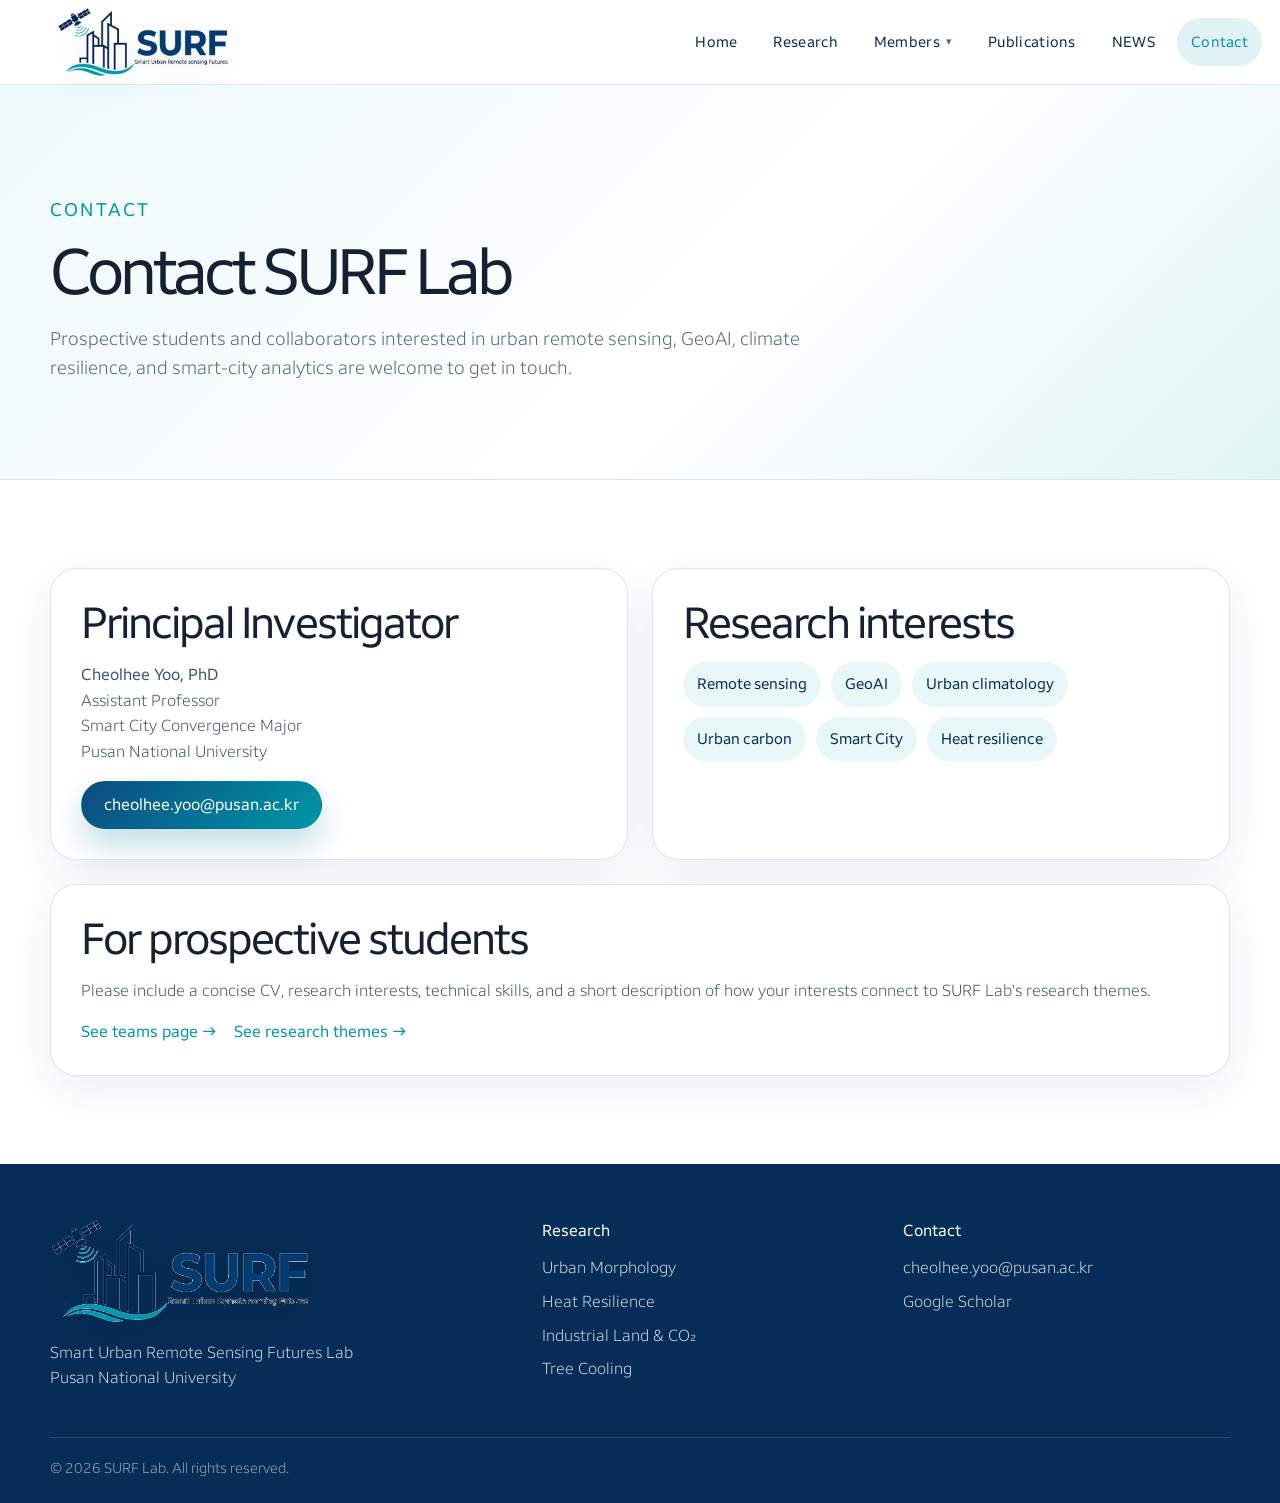
==== contact.html @ 8435e9e4 "Add files via upload" ====
<!doctype html>
<html lang="en">
<head>
  <meta charset="utf-8">
  <meta name="viewport" content="width=device-width, initial-scale=1">
  <meta name="description" content="Contact SURF Lab">
  <title>Contact | SURF Lab</title>
  <link rel="icon" href="assets/img/surf-logo-mark.png" type="image/png">
  <link rel="stylesheet" href="styles.css">
</head>
<body data-page="contact.html">

<header class="site-header" id="site-header">
  <a class="skip-link" href="#main">Skip to content</a>
  <div class="nav-wrap">
    <a class="brand" href="index.html" aria-label="SURF Lab home">
      <img src="assets/img/surf-logo.png" alt="SURF Lab logo" class="brand-logo">
    </a>
    <button class="menu-toggle" type="button" aria-label="Open menu" aria-expanded="false" aria-controls="primary-nav">
      <span></span><span></span><span></span>
    </button>
    <nav class="primary-nav" id="primary-nav" aria-label="Primary navigation">
      <a href="index.html">Home</a>
      <a href="research.html">Research</a>
      <div class="nav-group">
        <a class="nav-parent" href="members.html">Members</a>
        <div class="nav-dropdown" aria-label="Members submenu">
          <a href="professors.html">Professors</a>
          <a href="teams.html">Teams</a>
        </div>
      </div>
      <a href="publications.html">Publications</a>
      <a href="news.html">NEWS</a>
      <a class="active" href="contact.html">Contact</a>
    </nav>
  </div>
</header>

<main id="main">
<section class="page-hero compact-hero">
  <div class="container reveal">
    <p class="eyebrow">Contact</p>
    <h1>Contact SURF Lab</h1>
    <p>Prospective students and collaborators interested in urban remote sensing, GeoAI, climate resilience, and smart-city analytics are welcome to get in touch.</p>
  </div>
</section>

<section class="section contact-section">
  <div class="container contact-grid">
    <div class="contact-card reveal">
      <h2>Principal Investigator</h2>
      <p><strong>Cheolhee Yoo, PhD</strong><br>Assistant Professor<br>Smart City Convergence Major<br>Pusan National University</p>
      <a class="btn primary" href="mailto:cheolhee.yoo@pusan.ac.kr">cheolhee.yoo@pusan.ac.kr</a>
    </div>
    <div class="contact-card reveal">
      <h2>Research interests</h2>
      <div class="tag-list large">
        <span>Remote sensing</span><span>GeoAI</span><span>Urban climatology</span><span>Urban carbon</span><span>Smart City</span><span>Heat resilience</span>
      </div>
    </div>
    <div class="contact-card wide reveal">
      <h2>For prospective students</h2>
      <p>Please include a concise CV, research interests, technical skills, and a short description of how your interests connect to SURF Lab's research themes.</p>
      <div class="contact-actions">
        <a class="text-link" href="teams.html#openings">See teams page</a>
        <a class="text-link" href="research.html">See research themes</a>
      </div>
    </div>
  </div>
</section>
</main>

<footer class="site-footer">
  <div class="footer-inner">
    <div>
      <img src="assets/img/surf-logo.png" alt="SURF Lab logo" class="footer-logo">
      <p>Smart Urban Remote Sensing Futures Lab<br>Pusan National University</p>
    </div>
    <div>
      <strong>Research</strong>
      <a href="research.html#theme-morphology">Urban Morphology</a>
      <a href="research.html#theme-heat">Heat Resilience</a>
      <a href="research.html#theme-carbon">Industrial Land &amp; CO₂</a>
      <a href="research.html#theme-green">Tree Cooling</a>
    </div>
    <div>
      <strong>Contact</strong>
      <a href="mailto:cheolhee.yoo@pusan.ac.kr">cheolhee.yoo@pusan.ac.kr</a>
      <a href="https://scholar.google.com/citations?user=P_pe0a8AAAAJ&amp;hl=ko" target="_blank" rel="noopener">Google Scholar</a>
    </div>
  </div>
  <p class="copyright">© <span id="year"></span> SURF Lab. All rights reserved.</p>
</footer>

<script src="script.js" defer></script>
</body>
</html>
---- styles.css ----
@font-face {
  font-family: "Nanum Human";
  src: local("NanumHuman OTF Light"), local("NanumHumanOTFLight"), url("assets/fonts/NanumHumanLight.woff") format("woff");
  font-weight: 300;
  font-style: normal;
  font-display: swap;
}

@font-face {
  font-family: "Nanum Human";
  src: local("NanumHuman OTF Regular"), local("NanumHumanOTFRegular"), url("assets/fonts/NanumHumanRegular.woff") format("woff");
  font-weight: 400 900;
  font-style: normal;
  font-display: swap;
}


:root {
  --font-main: "Nanum Human", "NanumHuman OTF Regular", "Apple SD Gothic Neo", "Malgun Gothic", "Segoe UI", Arial, sans-serif;
  --navy: #062d57;
  --navy-2: #0b4b7e;
  --teal: #0096a7;
  --cyan: #58c4d8;
  --ink: #172033;
  --text: #42526a;
  --muted: #6b778d;
  --line: #dbe7ee;
  --bg: #f6fbfd;
  --white: #ffffff;
  --card: rgba(255,255,255,0.92);
  --shadow: 0 24px 70px rgba(5, 46, 84, 0.15);
  --radius: 24px;
  --max: 1180px;
}

* { box-sizing: border-box; }
html { scroll-behavior: smooth; }
body {
  margin: 0;
  color: var(--text);
  background: #fff;
  font-family: var(--font-main);
  font-weight: 300;
  font-synthesis-weight: auto;
  line-height: 1.6;
}
a { color: inherit; text-decoration: none; }
img { display: block; max-width: 100%; height: auto; }
button, input, select, textarea { font: inherit; }
.skip-link { position:absolute; left:-999px; top:8px; z-index:999; padding:10px 14px; background:#fff; border:1px solid var(--line); border-radius:12px; }
.skip-link:focus { left: 12px; }
.container { width: min(var(--max), calc(100% - 40px)); margin: 0 auto; }
.section { padding: 88px 0; }
.muted-section { background: linear-gradient(180deg, #f7fbfd, #eef8fb); }

.site-header {
  position: sticky;
  top: 0;
  z-index: 100;
  background: rgba(255,255,255,0.94);
  border-bottom: 1px solid rgba(7, 65, 105, 0.12);
  backdrop-filter: blur(16px);
}
.nav-wrap {
  width: min(1280px, calc(100% - 36px));
  min-height: 84px;
  margin: 0 auto;
  display: flex;
  align-items: center;
  justify-content: space-between;
  gap: 24px;
}
.brand { display: inline-flex; align-items: center; min-width: 0; }
.brand-logo { width: 250px; max-height: 70px; object-fit: contain; filter: drop-shadow(0 8px 16px rgba(6,45,87,.08)); }
.primary-nav { display: flex; align-items: center; gap: 8px; }
.primary-nav a, .nav-parent {
  color: var(--navy);
  font-weight: 750;
  font-size: 0.92rem;
  letter-spacing: .02em;
  padding: 12px 14px;
  border-radius: 999px;
  transition: background .2s ease, color .2s ease, transform .2s ease;
}
.primary-nav a:hover, .primary-nav a.active, .nav-group.active > .nav-parent {
  background: rgba(0, 150, 167, 0.12);
  color: var(--teal);
}
.menu-toggle { display: none; background: transparent; border: 0; width: 46px; height: 46px; border-radius: 12px; }
.menu-toggle span { display:block; height:2px; width:24px; margin:5px auto; background: var(--navy); transition: transform .2s ease, opacity .2s ease; }
.menu-toggle[aria-expanded="true"] span:nth-child(1) { transform: translateY(7px) rotate(45deg); }
.menu-toggle[aria-expanded="true"] span:nth-child(2) { opacity: 0; }
.menu-toggle[aria-expanded="true"] span:nth-child(3) { transform: translateY(-7px) rotate(-45deg); }

.hero { position: relative; overflow: hidden; }
.hero-home { min-height: calc(100vh - 84px); display: flex; align-items: center; padding: 96px 0; }
.hero-bg {
  position: absolute; inset: 0;
  background:
    linear-gradient(90deg, rgba(255,255,255,.97) 0%, rgba(255,255,255,.86) 34%, rgba(255,255,255,.38) 62%, rgba(255,255,255,.10) 100%),
    url('assets/img/hero-remote-sensing.png') center/cover no-repeat;
  transform: scale(1.01);
}
.hero-bg::after {
  content: ""; position: absolute; inset: 0;
  background-image: linear-gradient(rgba(9,91,121,.045) 1px, transparent 1px), linear-gradient(90deg, rgba(9,91,121,.045) 1px, transparent 1px);
  background-size: 46px 46px;
}
.hero-grid { position: relative; display: grid; grid-template-columns: 1.05fr .75fr; align-items: end; gap: 44px; z-index: 1; }
.hero-copy { max-width: 720px; }
.hero-logo { width: min(620px, 100%); margin-bottom: 26px; filter: drop-shadow(0 12px 25px rgba(8, 41, 84, .10)); }
.eyebrow { color: var(--teal); font-weight: 850; text-transform: uppercase; letter-spacing: .12em; font-size: 1.15rem; margin: 0 0 12px; }
h1, h2, h3 { color: var(--ink); line-height: 1.08; margin: 0; }
h1 { font-size: clamp(2.8rem, 6vw, 6.2rem); letter-spacing: -0.065em; }
h2 { font-size: clamp(2rem, 3.4vw, 3.4rem); letter-spacing: -0.045em; }
h3 { font-size: 1.16rem; letter-spacing: -0.02em; }
.hero-lead { font-size: clamp(1.1rem, 2vw, 1.45rem); max-width: 660px; margin: 22px 0 0; color: #33465f; }
.hero-actions { display: flex; flex-wrap: wrap; gap: 14px; margin-top: 34px; }
.btn {
  display: inline-flex; align-items: center; justify-content: center; gap: 8px;
  min-height: 48px; padding: 0 22px; border-radius: 999px;
  border: 1px solid transparent; font-weight: 850; transition: transform .2s ease, box-shadow .2s ease, background .2s ease;
}
.btn:hover { transform: translateY(-2px); }
.btn.primary { background: linear-gradient(135deg, var(--navy-2), var(--teal)); color: #fff; box-shadow: 0 16px 32px rgba(0, 119, 151, .24); }
.btn.ghost { border-color: rgba(6,45,87,.18); background: rgba(255,255,255,.76); color: var(--navy); }
.btn.small { min-height: 40px; padding: 0 16px; font-size: .9rem; }
.hero-panel {
  background: rgba(255,255,255,.82); border: 1px solid rgba(255,255,255,.68); box-shadow: var(--shadow);
  border-radius: 30px; padding: 34px; backdrop-filter: blur(20px);
}
.panel-kicker { display: inline-flex; color: var(--teal); font-weight: 850; font-size: .82rem; text-transform: uppercase; letter-spacing: .1em; margin-bottom: 12px; }
.hero-panel h2 { font-size: clamp(1.7rem, 3vw, 2.7rem); }
.hero-panel p { color: #45566d; }
.flow-list { margin: 22px 0 0; padding: 0; list-style: none; counter-reset: flow; display: grid; gap: 10px; }
.flow-list li { counter-increment: flow; display: grid; grid-template-columns: 34px 1fr; gap: 12px; align-items: start; }
.flow-list li::before { content: counter(flow, decimal-leading-zero); width:34px; height:34px; border-radius:50%; display:grid; place-items:center; background:#e8f7f7; color: var(--teal); font-size:.72rem; font-weight:900; }
.flow-list.compact li { font-size: .95rem; }

.page-hero { padding: 110px 0 78px; background: linear-gradient(135deg, #eef9fb 0%, #ffffff 58%, #dff5f4 100%); border-bottom: 1px solid var(--line); }
.compact-hero h1 { max-width: 920px; font-size: clamp(2.4rem, 5vw, 5rem); }
.compact-hero p:not(.eyebrow) { max-width: 760px; font-size: 1.15rem; color: #53657a; }
.section-heading { max-width: 620px; }
.section-heading.centered { margin: 0 auto 42px; text-align: center; }
.section-heading p:not(.eyebrow) { color: var(--muted); font-size: 1.05rem; }
.row-heading { max-width: none; display: flex; align-items: end; justify-content: space-between; gap: 20px; margin-bottom: 26px; }
.split-layout { display: grid; grid-template-columns: .85fr 1.15fr; gap: 58px; align-items: center; }
.split-layout.align-start { align-items: start; }
.prose { font-size: 1.08rem; color: #495c73; }
.prose p { margin: 0 0 18px; }
.intro-band { background: #fff; }

.framework-grid { display: grid; grid-template-columns: 1fr auto 1fr auto 1fr; gap: 18px; align-items: stretch; }
.framework-card { background: var(--card); border: 1px solid var(--line); border-radius: var(--radius); padding: 28px; box-shadow: 0 14px 40px rgba(6,45,87,.08); }
.framework-card span, .theme-card span, .theme-number { color: var(--teal); font-weight: 950; letter-spacing: .06em; }
.framework-card h3 { margin: 12px 0 10px; }
.framework-card p { margin: 0; }
.framework-arrow { display: grid; place-items: center; color: var(--teal); font-weight: 900; font-size: 2rem; }
.theme-grid { display: grid; grid-template-columns: repeat(4, 1fr); gap: 22px; }
.theme-card { background: #fff; border: 1px solid var(--line); border-radius: 26px; overflow: hidden; box-shadow: 0 16px 50px rgba(6,45,87,.08); transition: transform .2s ease, box-shadow .2s ease; }
.theme-card:hover { transform: translateY(-6px); box-shadow: 0 30px 70px rgba(6,45,87,.15); }
.theme-card img { width: 100%; aspect-ratio: 1.35/1; object-fit: cover; }
.theme-card span, .theme-card h3, .theme-card p { display: block; padding-left: 22px; padding-right: 22px; }
.theme-card span { padding-top: 20px; }
.theme-card h3 { margin-top: 8px; }
.theme-card p { margin: 12px 0 24px; color: #55677b; font-size: .95rem; }
.news-strip { display: grid; grid-template-columns: repeat(3, 1fr); gap: 20px; }
.news-mini { padding: 28px; border: 1px solid var(--line); border-radius: 24px; background: #fff; box-shadow: 0 16px 42px rgba(6,45,87,.08); }
.news-mini span { color: var(--teal); font-weight: 850; font-size: .9rem; }
.news-mini h3 { margin-top: 10px; }
.news-mini p { margin-bottom: 0; }
.text-link { color: var(--teal); font-weight: 850; }
.text-link::after { content: " →"; }

.image-card { margin: 0; background: #fff; padding: 12px; border-radius: 26px; box-shadow: var(--shadow); border: 1px solid var(--line); }
.image-card img { border-radius: 18px; width: 100%; }
.image-card figcaption { padding: 12px 8px 4px; color: var(--muted); font-size: .9rem; }
.data-grid { display: grid; grid-template-columns: repeat(4, 1fr); gap: 18px; }
.data-card { border: 1px solid var(--line); background: #fff; border-radius: 20px; padding: 24px; min-height: 150px; }
.data-card strong { display: block; color: var(--navy); font-size: 1.1rem; margin-bottom: 10px; }
.data-card span { color: var(--muted); }
.research-detail-section { padding-top: 56px; }
.research-detail { display: grid; grid-template-columns: 1.05fr .95fr; gap: 44px; align-items: center; padding: 44px 0; border-bottom: 1px solid var(--line); }
.research-detail:last-child { border-bottom: 0; }
.research-detail.reverse .research-image { order: 2; }
.research-image img { width: 100%; border-radius: 26px; box-shadow: 0 24px 60px rgba(6,45,87,.14); border: 1px solid var(--line); }
.research-text p { color: #4d6075; font-size: 1.04rem; }
.check-list { padding: 0; margin: 20px 0 0; list-style: none; display: grid; gap: 10px; }
.check-list li { position: relative; padding-left: 28px; color: var(--ink); }
.check-list li::before { content: ""; position: absolute; left: 0; top: .55em; width: 12px; height: 12px; border-radius: 50%; background: linear-gradient(135deg, var(--teal), var(--cyan)); }

.professor-card { display: grid; grid-template-columns: 330px 1fr; gap: 44px; align-items: center; background: linear-gradient(135deg, #ffffff, #f3fbfc); border: 1px solid var(--line); border-radius: 34px; padding: 38px; box-shadow: var(--shadow); }
.professor-photo-wrap { border-radius: 28px; overflow: hidden; background: #e9f5f7; box-shadow: 0 18px 45px rgba(6,45,87,.12); }
.professor-photo { width: 100%; aspect-ratio: 4/5; object-fit: cover; }
.professor-info h2 { font-size: clamp(2.1rem, 4vw, 4rem); }
.position { color: var(--navy); font-weight: 800; font-size: 1.1rem; }
.profile-links { display: flex; flex-wrap: wrap; gap: 12px; margin-top: 22px; }
.cv-grid { display: grid; grid-template-columns: 1fr 1fr; gap: 24px; }
.cv-block, .award-panel, .contact-card { background: #fff; border: 1px solid var(--line); border-radius: 26px; padding: 30px; box-shadow: 0 14px 45px rgba(6,45,87,.08); }
.timeline-list { margin: 20px 0 0; padding: 0; list-style: none; display: grid; gap: 16px; }
.timeline-list li { display: grid; grid-template-columns: 132px 1fr; gap: 18px; }
.timeline-list time { color: var(--teal); font-weight: 900; }
.tag-list { display:flex; flex-wrap:wrap; gap:10px; margin-top: 16px; }
.tag-list span { display:inline-flex; padding: 8px 12px; border-radius: 999px; background:#e9f7f8; color: var(--navy); font-weight: 750; font-size: .88rem; }
.tag-list.large span { font-size: .95rem; padding: 10px 14px; }
.award-list { list-style: none; padding: 0; margin: 0; display: grid; gap: 14px; }
.award-list li { display: grid; gap: 2px; padding-bottom: 14px; border-bottom: 1px solid var(--line); }
.award-list li:last-child { border-bottom: 0; padding-bottom: 0; }
.award-list strong { color: var(--navy); }
.service-list { margin-top: 24px; padding-top: 20px; border-top: 1px solid var(--line); }
.member-grid { display: grid; grid-template-columns: repeat(4, 1fr); gap: 20px; }
.member-card { background: #fff; border: 1px solid var(--line); border-radius: 24px; padding: 26px; box-shadow: 0 12px 38px rgba(6,45,87,.08); }
.avatar-placeholder { width: 72px; height: 72px; border-radius: 22px; display: grid; place-items: center; background: linear-gradient(135deg, var(--navy-2), var(--teal)); color: #fff; font-weight: 900; margin-bottom: 18px; }
.member-card p { margin-bottom: 0; }

.filter-panel { display: flex; flex-wrap: wrap; gap: 14px; align-items: end; padding: 18px; background: #f4fbfc; border: 1px solid var(--line); border-radius: 22px; margin-bottom: 22px; }
.filter-panel label { display: grid; gap: 6px; color: var(--navy); font-weight: 800; font-size: .88rem; }
.filter-panel input, .filter-panel select { min-height: 44px; border: 1px solid var(--line); border-radius: 12px; padding: 0 12px; background: #fff; color: var(--ink); }
.search-box { flex: 1 1 330px; }
.result-count { color: var(--muted); font-weight: 700; }
.publication-list { display: grid; gap: 22px; }
.publication-card { display: grid; grid-template-columns: 260px 1fr; gap: 24px; background: #fff; border: 1px solid var(--line); border-radius: 28px; padding: 18px; box-shadow: 0 12px 42px rgba(6,45,87,.08); }
.publication-card.is-hidden { display: none; }
.publication-thumb { overflow: hidden; border-radius: 20px; background: #eef7f8; border: 1px dashed rgba(0, 150, 167, .35); }
.publication-thumb img { width: 100%; height: 100%; min-height: 210px; object-fit: cover; }
.publication-meta { display: flex; flex-wrap: wrap; gap: 8px; margin-bottom: 12px; }
.publication-meta span { display:inline-flex; align-items:center; min-height: 28px; padding: 0 10px; border-radius: 999px; background:#e9f7f8; color: var(--navy); font-weight: 800; font-size: .78rem; }
.publication-body h2 { font-size: clamp(1.2rem, 2.2vw, 1.7rem); margin-bottom: 10px; }
.publication-body p { margin: 10px 0; }
.authors { color: var(--navy); font-weight: 700; }
.publication-actions { display: flex; flex-wrap: wrap; align-items: center; gap: 12px; margin-top: 16px; }
.doi-link { display:inline-flex; align-items:center; min-height:40px; padding: 0 14px; border-radius: 999px; background: var(--navy); color:#fff; font-weight:850; font-size:.86rem; }
.thumb-note { color: var(--muted); font-size: .86rem; }

.news-filter { align-items: center; }
.filter-chip { border: 1px solid var(--line); background: #fff; color: var(--navy); border-radius: 999px; min-height: 42px; padding: 0 16px; font-weight: 850; cursor: pointer; }
.filter-chip.active, .filter-chip:hover { background: var(--navy); color: #fff; }
.news-search { margin-left: auto; }
.news-grid { display: grid; grid-template-columns: repeat(3, 1fr); gap: 24px; }
.news-card { overflow: hidden; background: #fff; border: 1px solid var(--line); border-radius: 26px; box-shadow: 0 14px 44px rgba(6,45,87,.08); }
.news-card.is-hidden { display: none; }
.gallery-button { display: block; width: 100%; padding: 0; border: 0; background: transparent; cursor: zoom-in; }
.gallery-button img { width: 100%; aspect-ratio: 1.45/1; object-fit: cover; transition: transform .25s ease; }
.gallery-button:hover img { transform: scale(1.04); }
.news-card-body { padding: 22px; }
.news-card-body h2 { font-size: 1.35rem; margin-bottom: 10px; }
.news-card-body p { margin-bottom: 0; }
.modal { position: fixed; inset: 0; display: none; z-index: 200; padding: 28px; }
.modal.is-open { display: grid; place-items: center; }
.modal-backdrop { position: absolute; inset: 0; background: rgba(5, 21, 36, .74); backdrop-filter: blur(8px); }
.modal-content { position: relative; z-index: 1; width: min(1100px, 100%); max-height: 92vh; overflow: auto; background: #fff; border-radius: 28px; padding: 18px; box-shadow: 0 30px 100px rgba(0,0,0,.34); }
.modal-content img { width: 100%; border-radius: 18px; }
.modal-content h2 { font-size: 1.25rem; padding: 14px 4px 4px; }
.modal-close { position: absolute; top: 22px; right: 22px; width: 44px; height: 44px; border-radius: 50%; border: 0; background: rgba(255,255,255,.92); color: var(--navy); font-size: 2rem; line-height: 1; cursor: pointer; }

.contact-grid { display: grid; grid-template-columns: 1fr 1fr; gap: 24px; }
.contact-card.wide { grid-column: 1 / -1; }
.contact-actions { display:flex; flex-wrap:wrap; gap: 18px; }

.site-footer { background: var(--navy); color: rgba(255,255,255,.82); padding: 54px 0 24px; }
.footer-inner { width: min(var(--max), calc(100% - 40px)); margin: 0 auto; display: grid; grid-template-columns: 1.4fr 1fr 1fr; gap: 34px; }
.footer-logo { width: 260px; margin-bottom: 16px; filter: drop-shadow(0 10px 20px rgba(0,0,0,.14)); }
.site-footer strong { display: block; color: #fff; margin-bottom: 12px; }
.site-footer a { display: block; color: rgba(255,255,255,.82); margin-bottom: 8px; }
.site-footer a:hover { color: #fff; }
.copyright { width: min(var(--max), calc(100% - 40px)); margin: 30px auto 0; padding-top: 18px; border-top: 1px solid rgba(255,255,255,.14); color: rgba(255,255,255,.58); font-size: .9rem; }

.reveal { opacity: 0; transform: translateY(24px); transition: opacity .7s ease, transform .7s ease; }
.reveal.is-visible { opacity: 1; transform: none; }

@media (max-width: 1080px) {
  .brand-logo { width: 220px; }
  .primary-nav a { padding: 10px 9px; font-size: .86rem; }
  .hero-grid, .split-layout, .research-detail, .professor-card { grid-template-columns: 1fr; }
  .research-detail.reverse .research-image { order: initial; }
  .theme-grid, .data-grid, .member-grid { grid-template-columns: repeat(2, 1fr); }
  .framework-grid { grid-template-columns: 1fr; }
  .framework-arrow { transform: rotate(90deg); min-height: 18px; }
  .news-grid { grid-template-columns: repeat(2, 1fr); }
}

@media (max-width: 820px) {
  .nav-wrap { min-height: 74px; }
  .brand-logo { width: 190px; }
  .menu-toggle { display: block; }
  .primary-nav {
    position: absolute; left: 18px; right: 18px; top: 76px; display: none; flex-direction: column; align-items: stretch;
    background: #fff; border: 1px solid var(--line); border-radius: 20px; padding: 12px; box-shadow: var(--shadow);
  }
  .primary-nav.is-open { display: flex; }
  .primary-nav a { padding: 13px 14px; }
  .hero-home { min-height: auto; padding: 78px 0; }
  .hero-bg { background: linear-gradient(180deg, rgba(255,255,255,.96), rgba(255,255,255,.82)), url('assets/img/hero-remote-sensing.png') center/cover no-repeat; }
  .hero-panel { padding: 24px; }
  .section { padding: 64px 0; }
  .row-heading { align-items: start; flex-direction: column; }
  .cv-grid, .news-strip, .contact-grid, .footer-inner { grid-template-columns: 1fr; }
  .publication-card { grid-template-columns: 1fr; }
  .publication-thumb img { max-height: 280px; }
  .news-search { margin-left: 0; width: 100%; }
}

@media (max-width: 560px) {
  .container, .footer-inner, .copyright { width: min(100% - 28px, var(--max)); }
  .brand-logo { width: 162px; }
  h1 { font-size: clamp(2.2rem, 12vw, 3.5rem); }
  h2 { font-size: clamp(1.8rem, 8vw, 2.5rem); }
  .theme-grid, .data-grid, .member-grid, .news-grid { grid-template-columns: 1fr; }
  .professor-card { padding: 22px; }
  .timeline-list li { grid-template-columns: 1fr; gap: 4px; }
  .filter-panel { align-items: stretch; }
  .filter-panel label, .filter-panel input, .filter-panel select { width: 100%; }
  .modal { padding: 14px; }
}


.nav-group { position: relative; display: inline-flex; align-items: center; }
.nav-parent { display: inline-flex; align-items: center; }
.nav-parent::after { content: "▾"; margin-left: 6px; font-size: .7rem; opacity: .7; }
.nav-dropdown {
  position: absolute;
  top: calc(100% + 10px);
  left: 0;
  min-width: 178px;
  display: none;
  padding: 10px;
  border: 1px solid var(--line);
  border-radius: 18px;
  background: rgba(255,255,255,.97);
  box-shadow: var(--shadow);
  backdrop-filter: blur(14px);
}
.nav-dropdown a { display: block; padding: 10px 12px; border-radius: 12px; white-space: nowrap; }
.nav-group:hover .nav-dropdown,
.nav-group:focus-within .nav-dropdown { display: block; }


.member-hub-grid { display: grid; grid-template-columns: repeat(2, 1fr); gap: 24px; }
.hub-card {
  display: block;
  min-height: 260px;
  padding: 34px;
  border: 1px solid var(--line);
  border-radius: 30px;
  background: linear-gradient(135deg, #ffffff, #f1fbfd);
  box-shadow: var(--shadow);
  transition: transform .2s ease, box-shadow .2s ease;
}
.hub-card:hover { transform: translateY(-5px); box-shadow: 0 30px 80px rgba(6,45,87,.17); }
.hub-card span { color: var(--teal); font-weight: 900; letter-spacing: .08em; text-transform: uppercase; font-size: .8rem; }
.hub-card h2 { margin-top: 12px; }
.hub-card p { max-width: 560px; color: var(--muted); }
.education-list li time { text-transform: uppercase; }

@media (max-width: 820px) {
  .primary-nav .nav-group { display: grid; width: 100%; }
  .primary-nav .nav-parent { padding: 13px 14px; border-radius: 999px; }
  .primary-nav.is-open .nav-dropdown,
  .nav-group:hover .nav-dropdown,
  .nav-group:focus-within .nav-dropdown {
    position: static;
    display: grid;
    min-width: 0;
    margin: 0 0 6px 14px;
    padding: 6px;
    box-shadow: none;
    background: #f4fbfc;
  }
  .nav-dropdown a { padding: 10px 12px; }
}

@media (max-width: 560px) {
  .member-hub-grid { grid-template-columns: 1fr; }
}

/* Final home cleanup: remove the right-side hero card and keep the opening area spacious. */
.hero-grid-single {
  grid-template-columns: minmax(0, 760px);
  align-items: center;
}
.hero-clean .hero-copy {
  padding: 18px 0;
}
.hero-clean .hero-logo {
  margin-bottom: 30px;
}
@media (max-width: 900px) {
  .hero-grid-single { grid-template-columns: 1fr; }
}


/* Nanum Human type tuning */
h1, h2, h3,
.eyebrow,
.btn,
.primary-nav a,
.nav-parent,
.filter-panel label,
.filter-chip,
.publication-meta span,
.tag-list span,
.timeline-list time,
.award-list strong,
.doi-link,
.news-mini span,
.card-link,
.footer-title,
.footer-nav a,
.result-count {
  font-family: var(--font-main);
  font-weight: 400;
}

.hero-lead,
.prose,
.section-heading p:not(.eyebrow),
.publication-body p,
.news-card p,
.research-text p,
.contact-card p,
.member-card p {
  font-family: var(--font-main);
  font-weight: 300;
}
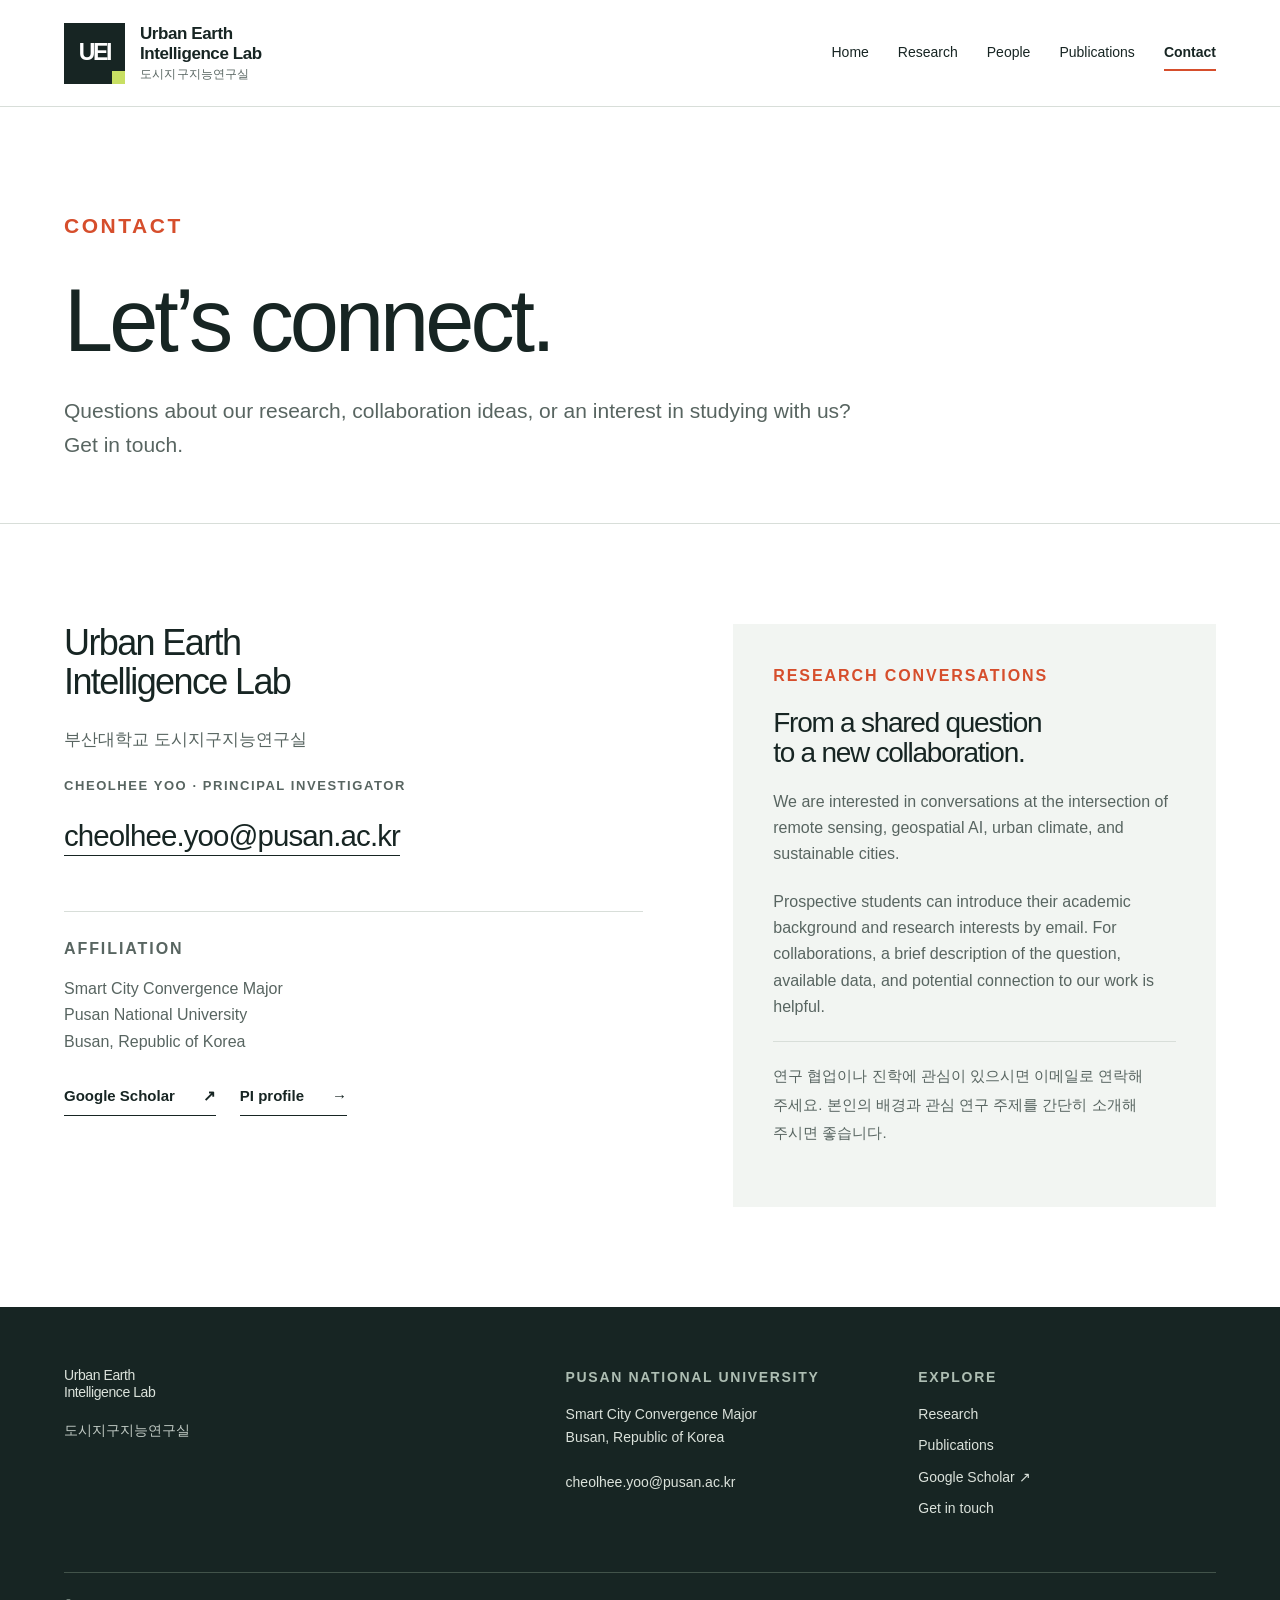
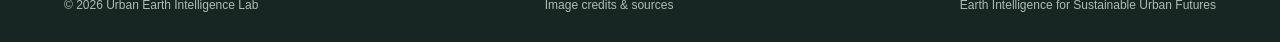
==== commit 4a6c6768: "Add files via upload" ====
--- a/contact.html
+++ b/contact.html
@@ -1,97 +1,17 @@
 <!doctype html>
-<html lang="en">
-<head>
-  <meta charset="utf-8">
-  <meta name="viewport" content="width=device-width, initial-scale=1">
-  <meta name="description" content="Contact SURF Lab">
-  <title>Contact | SURF Lab</title>
-  <link rel="icon" href="assets/img/surf-logo-mark.png" type="image/png">
-  <link rel="stylesheet" href="styles.css">
-</head>
-<body data-page="contact.html">
-
-<header class="site-header" id="site-header">
-  <a class="skip-link" href="#main">Skip to content</a>
-  <div class="nav-wrap">
-    <a class="brand" href="index.html" aria-label="SURF Lab home">
-      <img src="assets/img/surf-logo.png" alt="SURF Lab logo" class="brand-logo">
-    </a>
-    <button class="menu-toggle" type="button" aria-label="Open menu" aria-expanded="false" aria-controls="primary-nav">
-      <span></span><span></span><span></span>
-    </button>
-    <nav class="primary-nav" id="primary-nav" aria-label="Primary navigation">
-      <a href="index.html">Home</a>
-      <a href="research.html">Research</a>
-      <div class="nav-group">
-        <a class="nav-parent" href="members.html">Members</a>
-        <div class="nav-dropdown" aria-label="Members submenu">
-          <a href="professors.html">Professors</a>
-          <a href="teams.html">Teams</a>
-        </div>
-      </div>
-      <a href="publications.html">Publications</a>
-      <a href="news.html">NEWS</a>
-      <a class="active" href="contact.html">Contact</a>
-    </nav>
-  </div>
-</header>
-
-<main id="main">
-<section class="page-hero compact-hero">
-  <div class="container reveal">
-    <p class="eyebrow">Contact</p>
-    <h1>Contact SURF Lab</h1>
-    <p>Prospective students and collaborators interested in urban remote sensing, GeoAI, climate resilience, and smart-city analytics are welcome to get in touch.</p>
-  </div>
-</section>
-
-<section class="section contact-section">
-  <div class="container contact-grid">
-    <div class="contact-card reveal">
-      <h2>Principal Investigator</h2>
-      <p><strong>Cheolhee Yoo, PhD</strong><br>Assistant Professor<br>Smart City Convergence Major<br>Pusan National University</p>
-      <a class="btn primary" href="mailto:cheolhee.yoo@pusan.ac.kr">cheolhee.yoo@pusan.ac.kr</a>
-    </div>
-    <div class="contact-card reveal">
-      <h2>Research interests</h2>
-      <div class="tag-list large">
-        <span>Remote sensing</span><span>GeoAI</span><span>Urban climatology</span><span>Urban carbon</span><span>Smart City</span><span>Heat resilience</span>
-      </div>
-    </div>
-    <div class="contact-card wide reveal">
-      <h2>For prospective students</h2>
-      <p>Please include a concise CV, research interests, technical skills, and a short description of how your interests connect to SURF Lab's research themes.</p>
-      <div class="contact-actions">
-        <a class="text-link" href="teams.html#openings">See teams page</a>
-        <a class="text-link" href="research.html">See research themes</a>
-      </div>
-    </div>
-  </div>
-</section>
-</main>
-
-<footer class="site-footer">
-  <div class="footer-inner">
-    <div>
-      <img src="assets/img/surf-logo.png" alt="SURF Lab logo" class="footer-logo">
-      <p>Smart Urban Remote Sensing Futures Lab<br>Pusan National University</p>
-    </div>
-    <div>
-      <strong>Research</strong>
-      <a href="research.html#theme-morphology">Urban Morphology</a>
-      <a href="research.html#theme-heat">Heat Resilience</a>
-      <a href="research.html#theme-carbon">Industrial Land &amp; CO₂</a>
-      <a href="research.html#theme-green">Tree Cooling</a>
-    </div>
-    <div>
-      <strong>Contact</strong>
-      <a href="mailto:cheolhee.yoo@pusan.ac.kr">cheolhee.yoo@pusan.ac.kr</a>
-      <a href="https://scholar.google.com/citations?user=P_pe0a8AAAAJ&amp;hl=ko" target="_blank" rel="noopener">Google Scholar</a>
-    </div>
-  </div>
-  <p class="copyright">© <span id="year"></span> SURF Lab. All rights reserved.</p>
-</footer>
-
-<script src="script.js" defer></script>
-</body>
-</html>+<html lang="en"><head>
+<meta charset="utf-8"><meta name="viewport" content="width=device-width, initial-scale=1">
+<title>Contact | Urban Earth Intelligence Lab</title>
+<meta name="description" content="Contact Urban Earth Intelligence Lab at Pusan National University for research and collaboration inquiries.">
+<meta name="theme-color" content="#172523">
+<meta property="og:type" content="website"><meta property="og:title" content="Contact | Urban Earth Intelligence Lab"><meta property="og:description" content="Contact Urban Earth Intelligence Lab at Pusan National University for research and collaboration inquiries.">
+<link rel="icon" type="image/svg+xml" href="assets/favicon.svg">
+<link rel="stylesheet" href="assets/style.css"><script src="assets/main.js" defer></script>
+</head><body><a class="skip-link" href="#main">Skip to content</a><header class="site-header"><div class="wrap header-inner">
+<a class="brand" href="index.html" aria-label="Urban Earth Intelligence Lab home"><span class="brand-mark" aria-hidden="true">UEI</span><span class="brand-name">Urban Earth<br>Intelligence Lab<span class="brand-ko" lang="ko">도시지구지능연구실</span></span></a>
+<button class="menu-button" hidden aria-controls="primary-nav" aria-expanded="false" aria-label="Toggle navigation">Menu</button>
+<nav class="nav" id="primary-nav" aria-label="Primary navigation"><a href="index.html">Home</a><a href="research.html">Research</a><a href="people.html">People</a><a href="publications.html">Publications</a><a href="contact.html" aria-current="page">Contact</a></nav></div></header><main id="main"><section class="page-head"><div class="wrap"><p class="eyebrow">Contact</p><h1>Let’s connect.</h1><p>Questions about our research, collaboration ideas, or an interest in studying with us? Get in touch.</p></div></section><section class="section"><div class="wrap contact-layout"><div><h2>Urban Earth<br>Intelligence Lab</h2><p lang="ko">부산대학교 도시지구지능연구실</p><p class="eyebrow">Cheolhee Yoo · Principal investigator</p><a class="contact-email" href="mailto:cheolhee.yoo@pusan.ac.kr">cheolhee.yoo@pusan.ac.kr</a><div class="contact-affiliation"><p class="eyebrow">Affiliation</p><p>Smart City Convergence Major<br>Pusan National University<br>Busan, Republic of Korea</p></div><div class="links"><a class="text-link" href="https://scholar.google.com/citations?user=P_pe0a8AAAAJ&amp;hl=en" target="_blank" rel="noopener noreferrer">Google Scholar<span aria-hidden="true">↗</span></a><a class="text-link" href="people.html">PI profile<span aria-hidden="true">→</span></a></div></div><div class="contact-box"><p class="eyebrow">Research conversations</p><h3>From a shared question<br>to a new collaboration.</h3><p>We are interested in conversations at the intersection of remote sensing, geospatial AI, urban climate, and sustainable cities.</p><p>Prospective students can introduce their academic background and research interests by email. For collaborations, a brief description of the question, available data, and potential connection to our work is helpful.</p><p class="ko" lang="ko">연구 협업이나 진학에 관심이 있으시면 이메일로 연락해 주세요. 본인의 배경과 관심 연구 주제를 간단히 소개해 주시면 좋습니다.</p></div></div></section></main><footer class="site-footer"><div class="wrap"><div class="footer-main">
+<div><p class="footer-title">Urban Earth<br>Intelligence Lab</p><p class="ko" lang="ko">도시지구지능연구실</p></div>
+<div><p class="eyebrow">Pusan National University</p><p>Smart City Convergence Major<br>Busan, Republic of Korea</p><a href="mailto:cheolhee.yoo@pusan.ac.kr">cheolhee.yoo@pusan.ac.kr</a></div>
+<div><p class="eyebrow">Explore</p><div class="footer-links"><a href="research.html">Research</a><a href="publications.html">Publications</a><a href="https://scholar.google.com/citations?user=P_pe0a8AAAAJ&hl=en" target="_blank" rel="noopener noreferrer">Google Scholar ↗</a><a href="contact.html">Get in touch</a></div></div>
+</div><div class="footer-bottom"><span>© 2026 Urban Earth Intelligence Lab</span><a href="credits.html">Image credits &amp; sources</a><span>Earth Intelligence for Sustainable Urban Futures</span></div></div></footer></body></html>
--- a/assets/style.css
+++ b/assets/style.css
@@ -0,0 +1,11 @@
+/* Urban Earth Intelligence Lab — responsive, dependency-free stylesheet */
+:root{--ink:#172523;--muted:#586561;--line:#d8ded9;--paper:#fff;--soft:#f2f5f2;--accent:#d64e2c;--green:#c8df63;--width:1320px;--gutter:clamp(24px,5vw,84px);--sans:Arial,Helvetica,'Apple SD Gothic Neo','Malgun Gothic',sans-serif}
+*{box-sizing:border-box}html{scroll-behavior:smooth;scroll-padding-top:120px}body{margin:0;background:var(--paper);color:var(--ink);font-family:var(--sans);font-size:17px;line-height:1.65;-webkit-font-smoothing:antialiased}a{color:inherit;text-decoration:none}img{max-width:100%;display:block}button{font:inherit}::selection{background:var(--green);color:var(--ink)}:focus-visible{outline:3px solid var(--accent);outline-offset:5px}a,button{-webkit-tap-highlight-color:transparent}p{margin:0 0 1.3em}h1,h2,h3,h4{font-weight:500;line-height:1.08;letter-spacing:-.045em;margin:0}h1{font-size:clamp(48px,7.4vw,110px)}h2{font-size:clamp(36px,4.2vw,64px)}h3{font-size:clamp(25px,2.8vw,36px)}ul{padding-left:1.2em}figure{margin:0}figcaption{font-size:13px;line-height:1.5;color:var(--muted);margin-top:12px}.wrap{max-width:calc(var(--width) + var(--gutter)*2);padding-inline:var(--gutter);margin:auto}.section{padding-block:100px}.eyebrow{font-size:13px;text-transform:uppercase;letter-spacing:.12em;font-weight:700;line-height:1.5}.muted{color:var(--muted)}.text-link{display:inline-flex;gap:28px;align-items:center;padding:9px 0;border-bottom:1px solid currentColor;font-size:15px;font-weight:600;line-height:1.4}.text-link:hover{color:var(--accent)}.text-link span{transition:transform .2s}.text-link:hover span{transform:translateX(4px)}.button{display:inline-flex;align-items:center;justify-content:space-between;gap:36px;min-height:50px;padding:13px 20px;background:var(--green);color:var(--ink);font-size:15px;font-weight:700}.button:hover{background:#d9ed87}.button.dark{background:var(--ink);color:#fff}.button.dark:hover{background:#32453b}.links{display:flex;flex-wrap:wrap;gap:24px;align-items:center}.skip-link{position:fixed;top:-100px;left:20px;z-index:1000;padding:12px 24px;background:var(--ink);color:#fff}.skip-link:focus{top:12px}
+.site-header{position:sticky;top:0;z-index:50;background:#fff;border-bottom:1px solid var(--line)}.header-inner{height:106px;display:flex;align-items:center;justify-content:space-between;gap:30px}.brand{display:flex;align-items:center;gap:15px;flex-shrink:0}.brand-mark{display:grid;place-items:center;width:61px;height:61px;background:var(--ink);color:#fff;font-size:23px;font-weight:700;letter-spacing:-.1em;position:relative}.brand-mark:after{content:'';position:absolute;right:0;bottom:0;width:13px;height:13px;background:var(--green)}.brand-name{font-size:17px;line-height:1.16;letter-spacing:-.025em;font-weight:700}.brand-ko{display:block;margin-top:5px;font-size:12px;letter-spacing:.015em;font-weight:400;color:var(--muted)}.nav{display:flex;gap:29px;align-items:center}.nav a{font-size:14px;padding:12px 0;position:relative}.nav a:after{content:'';position:absolute;bottom:6px;left:0;right:100%;height:2px;background:var(--accent);transition:right .2s}.nav a:hover:after,.nav a[aria-current=page]:after{right:0}.nav a[aria-current=page]{font-weight:700}.menu-button{border:1px solid var(--line);background:white;min-height:44px;padding:8px 14px;font-size:14px}.menu-button[hidden]{display:none}
+.hero{position:relative;isolation:isolate;background:var(--ink);color:#fff;min-height:650px;display:flex;align-items:center;overflow:hidden}.hero-image{position:absolute;inset:0;width:100%;height:100%;object-fit:cover;object-position:60% 50%;z-index:-2}.hero:after{content:'';position:absolute;inset:0;background:linear-gradient(90deg,rgba(8,25,25,.86) 0%,rgba(8,25,25,.62) 49%,rgba(8,25,25,.06) 100%);z-index:-1}.hero .wrap{width:100%;padding-top:67px;padding-bottom:80px}.hero .eyebrow{color:#e0e9dc;margin-bottom:35px}.hero h1{font-size:clamp(49px,6.45vw,94px);max-width:900px;letter-spacing:-.055em;line-height:1.03}.hero h1 em{font-family:Georgia,'Times New Roman',serif;font-weight:400;color:var(--green)}.hero p{margin-top:26px;max-width:530px;color:#e6e9e5;font-size:18px;line-height:1.6}.hero .button{margin-top:12px}.hero-caption{position:absolute;right:var(--gutter);bottom:23px;font-size:12px;letter-spacing:.08em;text-transform:uppercase;color:#e7ece6}.intro{display:grid;grid-template-columns:1fr 2.05fr;gap:60px;padding-block:88px}.intro h2{font-size:clamp(30px,3.1vw,47px);line-height:1.2;letter-spacing:-.035em;max-width:900px}.intro .intro-bottom{display:grid;grid-template-columns:1.2fr 1fr;gap:36px;margin-top:30px}.intro-bottom p{font-size:16px;color:var(--muted);line-height:1.8}.section-heading{display:flex;justify-content:space-between;align-items:end;gap:30px;margin-bottom:46px}.section-heading .eyebrow{margin-bottom:16px}.research-home{background:var(--soft)}.research-grid{display:grid;grid-template-columns:repeat(2,minmax(0,1fr));gap:46px 32px}.research-card{display:block}.research-card .media{aspect-ratio:1.9;position:relative;background:#e7eae5;overflow:hidden;border:1px solid #e2e7e1}.research-card .media img{width:100%;height:100%;object-fit:contain;transition:transform .5s;background:#fff}.research-card:hover .media img{transform:scale(1.035)}.research-card-top{display:flex;gap:20px;margin-top:20px;align-items:baseline}.research-card .number{font-size:13px;color:var(--accent);font-weight:700;letter-spacing:.05em}.research-card h3{font-size:28px;letter-spacing:-.035em}.research-card p{font-size:16px;color:var(--muted);margin:12px 0 0 38px;max-width:490px}.research-card .card-tag{position:absolute;bottom:0;right:0;padding:8px 14px;background:var(--ink);color:white;font-size:12px;letter-spacing:.08em;text-transform:uppercase}.pub-feature{display:grid;grid-template-columns:1fr 2fr;gap:60px;padding-block:34px;border-top:1px solid var(--line)}.pub-feature:last-child{border-bottom:1px solid var(--line)}.pub-feature .journal{font-size:14px;color:var(--accent);font-weight:700;line-height:1.5}.pub-feature .year{margin-top:8px;font-size:14px;color:var(--muted)}.pub-feature h3{font-size:clamp(23px,2.45vw,34px);line-height:1.22;letter-spacing:-.03em}.pub-feature a:hover{color:var(--accent)}.pub-feature p{font-size:15px;color:var(--muted);margin:16px 0 12px}.pub-feature .text-link{font-size:13px}.pi-band{background:var(--soft)}.pi-mini{display:grid;grid-template-columns:1fr 1.3fr;gap:90px;align-items:center}.pi-image{position:relative;background:#e6eae7;overflow:hidden;max-width:470px}.pi-image img{width:100%;height:470px;object-fit:cover;object-position:50% 20%}.pi-mini .eyebrow{margin-bottom:22px}.pi-mini h2{margin-bottom:24px}.pi-mini .role{color:var(--muted);font-size:16px}.pi-mini .bio{max-width:570px;margin-block:26px;color:var(--muted)}.contact-band{background:var(--green);padding-block:70px}.contact-band .wrap{display:flex;align-items:center;justify-content:space-between;gap:40px}.contact-band h2{font-size:clamp(34px,4vw,57px);max-width:850px}.contact-band .eyebrow{margin-bottom:15px}.site-footer{background:var(--ink);color:#fff;padding-block:60px 26px}.footer-main{display:grid;grid-template-columns:1.5fr 1fr 1fr;gap:55px;padding-bottom:52px}.footer-title{font-size:27px;letter-spacing:-.03em;line-height:1.18;max-width:300px}.footer-main .ko{font-size:14px;color:#c2cbc5;margin-top:15px}.footer-main .eyebrow{color:#aebeb3;margin-bottom:15px}.footer-main p,.footer-main a{font-size:14px;color:#dbe2db}.footer-main a:hover{color:var(--green)}.footer-main .footer-links{display:grid;gap:8px;justify-items:start}.footer-bottom{border-top:1px solid #42534a;padding-top:23px;display:flex;justify-content:space-between;gap:20px;color:#aebeb3;font-size:12px}
+.page-head{padding-block:76px 62px;border-bottom:1px solid var(--line)}.page-head .eyebrow{margin-bottom:30px;color:var(--accent)}.page-head h1{font-size:clamp(53px,6.9vw,100px)}.page-head p{font-size:21px;color:var(--muted);max-width:800px;margin:26px 0 0;line-height:1.6}.topic-nav{display:flex;flex-wrap:wrap;gap:12px 28px;margin-top:36px}.topic-nav a{font-size:14px;text-decoration:underline;text-underline-offset:5px}.topic-nav a:hover{color:var(--accent)}.research-detail{padding-block:80px;border-bottom:1px solid var(--line);display:grid;grid-template-columns:.95fr 1.2fr;gap:80px;align-items:start}.research-detail .eyebrow{color:var(--accent);margin-bottom:22px}.research-detail h2{font-size:clamp(35px,3.5vw,49px);margin-bottom:26px;line-height:1.12}.research-detail p{color:var(--muted);font-size:17px}.research-detail .question{color:var(--ink);font-size:22px;letter-spacing:-.02em;line-height:1.4}.research-detail img{width:100%;height:360px;object-fit:contain;background:var(--soft);border:1px solid var(--line);padding:12px}.research-detail .methods{font-size:14px;padding-top:18px;border-top:1px solid var(--line);margin-top:30px}.research-detail .methods strong{color:var(--ink)}.research-detail .text-link{font-size:14px}.framework{background:var(--ink);color:white}.framework .lead{color:#c4d1c6;max-width:650px;margin-top:20px}.framework-grid{display:grid;grid-template-columns:repeat(4,minmax(0,1fr));gap:35px;margin-top:58px}.framework-item{border-top:1px solid #657967;padding-top:20px}.framework-item .eyebrow{color:var(--green);margin-bottom:15px}.framework-item h3{font-size:26px;line-height:1.2;margin-bottom:15px}.framework-item p{font-size:15px;color:#c4d1c6}.profile{display:grid;grid-template-columns:380px 1fr;gap:90px;align-items:start}.portrait{background:var(--soft);position:sticky;top:135px}.portrait img{width:100%;height:auto}.portrait figcaption{padding:12px 20px;margin:0;font-size:13px}.profile h1{font-size:clamp(44px,5vw,72px);line-height:1.06}.profile .korean-name{font-size:23px;color:var(--muted);margin-top:13px}.profile .role{font-size:18px;margin-top:23px;line-height:1.5}.profile .eyebrow{color:var(--accent);margin-bottom:25px}.profile .profile-bio{margin-block:35px;color:var(--muted);max-width:710px}.profile .profile-bio p{font-size:17px}.profile h2{font-size:34px;margin-bottom:20px}.career{margin-top:60px}.timeline-row{display:grid;grid-template-columns:120px 1fr;gap:25px;padding:20px 0;border-top:1px solid var(--line)}.timeline-row .date{font-size:13px;color:var(--muted);padding-top:3px}.timeline-row .position{font-size:17px;font-weight:600}.timeline-row .institution{font-size:15px;color:var(--muted)}.service-list{margin:0;list-style:none;padding:0}.service-list li{padding:14px 0;border-top:1px solid var(--line);font-size:16px}.pub-summary{display:flex;justify-content:space-between;gap:30px;align-items:center;padding-block:24px;border-bottom:1px solid var(--line);font-size:15px;color:var(--muted)}.pub-year{display:grid;grid-template-columns:160px 1fr;gap:40px;padding-block:60px 10px}.pub-year>h2{font-size:48px;position:sticky;top:135px;align-self:start}.publication{padding:26px 0;border-top:1px solid var(--line)}.publication:first-child{padding-top:0;border-top:0}.publication h3{font-size:23px;line-height:1.35;letter-spacing:-.025em}.publication h3 a:hover{color:var(--accent)}.publication .authors{color:var(--muted);font-size:15px;line-height:1.6;margin:12px 0 7px}.publication .authors strong{color:var(--ink);font-weight:700}.publication .pub-meta{color:var(--muted);font-size:14px;display:flex;flex-wrap:wrap;gap:10px 24px;align-items:baseline}.pub-meta .journal{color:var(--accent);font-weight:600}.pub-meta a{font-size:13px;text-decoration:underline;text-underline-offset:4px}.pub-meta a:hover{color:var(--accent)}.books{padding-top:70px;padding-bottom:80px}.books>h2{font-size:38px;margin-bottom:35px}.contact-layout{display:grid;grid-template-columns:1.2fr 1fr;gap:90px;align-items:start}.contact-layout h2{font-size:36px;margin-bottom:24px}.contact-layout p{color:var(--muted)}.contact-email{font-size:clamp(20px,2.3vw,34px);letter-spacing:-.03em;text-decoration:underline;text-underline-offset:9px;text-decoration-thickness:1px;overflow-wrap:anywhere}.contact-email:hover{color:var(--accent)}.contact-box{background:var(--soft);padding:40px}.contact-box .eyebrow{color:var(--accent);margin-bottom:20px}.contact-box h3{font-size:28px;margin-bottom:20px}.contact-box p{font-size:16px}.contact-box .ko{padding-top:20px;border-top:1px solid var(--line);font-size:15px;line-height:1.9;word-break:keep-all}.contact-affiliation{margin-top:50px;border-top:1px solid var(--line);padding-top:25px}.contact-affiliation .eyebrow{margin-bottom:15px}.contact-affiliation p{font-size:16px}.plain-page{padding-block:80px;max-width:820px}.plain-page h1{font-size:52px;margin-bottom:30px}.plain-page h2{font-size:30px;margin-block:30px 20px}.plain-page a{text-decoration:underline}.error-num{color:var(--accent);font-size:90px;font-weight:700;line-height:1}.mini-note{font-size:14px;color:var(--muted)}
+@media(min-width:1600px){.hero{min-height:720px}}@media(max-width:1100px){.header-inner{height:95px}.nav{gap:20px}.brand-name{font-size:15px}.brand-mark{width:52px;height:52px}.hero{min-height:610px}.intro{gap:35px;grid-template-columns:.7fr 2fr}.pi-mini{gap:55px}.research-detail{gap:45px}.profile{grid-template-columns:310px 1fr;gap:50px}.contact-layout{gap:50px}}
+@media(max-width:800px){:root{--gutter:24px}.section{padding-block:66px}.header-inner{height:auto;min-height:89px;flex-wrap:wrap;gap:0;padding-block:16px}.brand{gap:12px}.brand-name{font-size:15px}.brand-ko{font-size:12px}.brand-mark{width:48px;height:48px;font-size:19px}.nav{width:100%;padding-top:18px;gap:22px;flex-wrap:wrap}.nav a{font-size:15px}.js .menu-button:not([hidden]){display:block}.js .nav:not(.is-open){display:none}.js .nav.is-open{display:flex;border-top:1px solid var(--line);margin-top:17px}.hero{min-height:650px}.hero .wrap{padding-top:55px;padding-bottom:78px}.hero:after{background:linear-gradient(90deg,rgba(8,25,25,.9),rgba(8,25,25,.53))}.hero h1{font-size:clamp(49px,9vw,74px)}.hero .eyebrow{font-size:12px;max-width:230px;margin-bottom:36px}.hero p{font-size:17px}.hero-caption{font-size:11px;left:24px;right:auto;bottom:17px}.intro{display:block;padding-block:62px}.intro>.eyebrow{margin-bottom:25px}.intro .intro-bottom{grid-template-columns:1fr;gap:0;margin-top:25px}.intro-bottom p{margin-bottom:18px}.section-heading{align-items:start;flex-direction:column;gap:25px;margin-bottom:34px}.research-grid{gap:36px 24px}.research-card h3{font-size:25px}.research-card .media{aspect-ratio:1.45}.research-card p{margin-left:0;font-size:15px}.research-card-top{gap:10px}.research-card .card-tag{font-size:11px;padding:5px 8px}.pub-feature{grid-template-columns:1fr;gap:16px}.pub-feature .year{display:inline;margin-left:15px}.pub-feature .journal{display:inline}.pi-mini{grid-template-columns:1fr 1.2fr;gap:35px}.pi-image img{height:365px}.pi-mini h2{font-size:38px}.pi-mini .bio{font-size:16px}.contact-band .wrap{align-items:start;flex-direction:column;gap:30px}.footer-main{gap:40px;grid-template-columns:1.3fr 1fr}.footer-main>div:first-child{grid-column:1/-1}.footer-title{max-width:none;font-size:28px}.footer-bottom{flex-direction:column;gap:6px}.page-head{padding-block:54px 46px}.page-head p{font-size:18px}.page-head .eyebrow{margin-bottom:23px}.research-detail{grid-template-columns:1fr;gap:35px;padding-block:60px}.research-detail img{height:auto;max-height:480px}.framework-grid{grid-template-columns:repeat(2,minmax(0,1fr));gap:24px}.profile{grid-template-columns:240px 1fr;gap:32px}.portrait{position:static}.profile h1{font-size:44px}.profile .profile-bio{margin-top:30px}.career{margin-top:40px}.timeline-row{grid-template-columns:1fr;gap:5px}.pub-year{grid-template-columns:90px 1fr;gap:30px;padding-top:40px}.pub-year>h2{font-size:36px}.publication h3{font-size:21px}.pub-summary{align-items:start;flex-direction:column;gap:8px}.contact-layout{grid-template-columns:1fr;gap:45px}.contact-box{padding:30px}}
+@media(max-width:540px){.hero{min-height:650px}.hero h1{font-size:50px}.hero .button{margin-top:9px}.research-grid{grid-template-columns:1fr}.research-card .media{aspect-ratio:1.65}.pi-mini{grid-template-columns:1fr}.pi-image{max-width:100%;width:100%}.pi-image img{height:400px;object-position:50% 22%}.pi-mini h2{font-size:43px}.profile{grid-template-columns:1fr}.portrait{max-width:300px}.profile h1{font-size:53px}.profile .eyebrow{margin-bottom:20px}.profile{gap:40px}.pub-year{grid-template-columns:1fr;gap:25px}.pub-year>h2{position:static;padding-bottom:15px;border-bottom:2px solid var(--ink)}.publication h3{font-size:22px}.page-head h1{font-size:52px}.framework-grid{grid-template-columns:1fr;gap:22px}.framework-item{padding-top:20px}.footer-main{grid-template-columns:1fr}.footer-main>div:first-child{grid-column:auto}.footer-main{gap:30px}.topic-nav{gap:14px 22px}.section-heading h2{font-size:41px}.contact-band h2{font-size:40px}.intro h2{font-size:31px}.links{gap:18px}.header-inner{column-gap:10px}.brand-name{font-size:14px}.menu-button{font-size:13px;padding:7px 11px}.brand-ko{font-size:11px}.pub-feature h3{font-size:26px}}
+@media(prefers-reduced-motion:reduce){html{scroll-behavior:auto}*,*:before,*:after{transition:none!important;animation:none!important}}@media print{.site-header,.site-footer,.contact-band,.hero-caption,.menu-button{display:none}.section,.page-head{padding-block:25px}.wrap{padding-inline:0}.hero{min-height:0;background:white;color:#000;padding:25px 0}.hero:after,.hero-image{display:none}.hero h1 em,.hero p,.hero .eyebrow{color:#000}.hero h1{font-size:45px}.hero .button{display:none}.profile{grid-template-columns:190px 1fr;gap:35px}.research-card,.publication,.timeline-row{break-inside:avoid}body{font-size:12pt}.pub-year>h2,.portrait{position:static}a{text-decoration:none}}
+@media(max-width:540px){.page-head h1{font-size:clamp(42px,11vw,52px)}}
